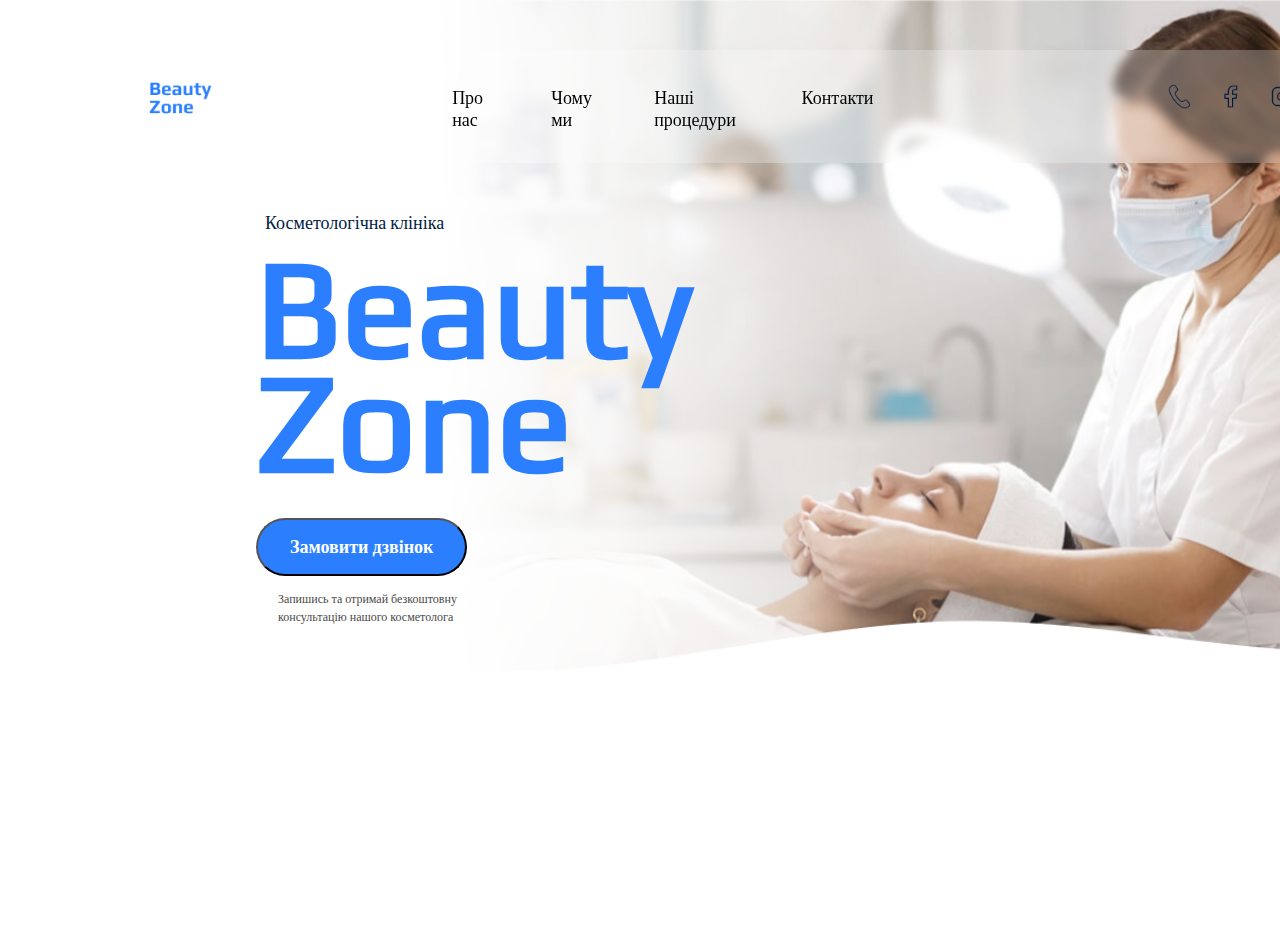
==== index.html @ 8003e361 "homework1" ====
<!DOCTYPE html>
<html lang="uk">
<head>
    <meta charset="UTF-8">
    <meta name="viewport" content="width=device-width, initial-scale=1.0">
    <title>Beaty Zone</title>

    <link rel="stylesheet" href="styles.css">
</head>
<body>
    <div class="main">
    <div class="header">

        <div class="nav">
        <img id="logo" src="img/logo.png" alt="">
        <div class="nav_text">
        <p>Про нас</p>
        <p>Чому ми</p>
        <p>Наші процедури</p>
        <p>Контакти</p>
        </div>
        <img id="icons" src="img/telephone_icon.png" alt="">
        <img id="icons" src="img/facebook_icon.png" alt="">
        <img id="icons" src="img/instagram_icon.png" alt="">
        </div>

    </div>

    
    <div class="center">
        
        <div class="content">
        <p id="par_one">Косметологічна клініка</p>
        <h1>Beauty<br>Zone</h1>
        <button><p>Замовити дзвінок</p></button>
        <p id="par_two">Запишись та отримай безкоштовну<br>консультацію нашого косметолога</p>
        </div>
        <img id="vector" src="img/vector.png" alt="">

    </div>

</div>
</body>
</html>
---- styles.css ----
/* roboto-regular - latin */
@font-face {
    font-display: swap; /* Check https://developer.mozilla.org/en-US/docs/Web/CSS/@font-face/font-display for other options. */
    font-family: 'Roboto';
    font-style: normal;
    font-weight: 400;
    src: url('../fonts/roboto-v30-latin-regular.woff2') format('woff2'); /* Chrome 36+, Opera 23+, Firefox 39+, Safari 12+, iOS 10+ */
  }
/* play-regular - latin */
@font-face {
    font-display: swap; /* Check https://developer.mozilla.org/en-US/docs/Web/CSS/@font-face/font-display for other options. */
    font-family: 'Play';
    font-style: normal;
    font-weight: 400;
    src: url('../fonts/play-v19-latin-regular.woff2') format('woff2'); /* Chrome 36+, Opera 23+, Firefox 39+, Safari 12+, iOS 10+ */
  }

  :root {
    --beauty-landing-2-c-1: #011C44;
    --beauty-landing-22: #2B7FFF;
}

* {
    margin: 0;
    padding: 0;
    box-sizing: border-box;
}
.body {
    margin: 0;
    font-family: 'Roboto' 'Play';
}


.main {
    background-image: url(img/fon.png);
    width: 1469.447px;
    height: 768.934px;
    background-size: cover;
    background-repeat: no-repeat;
    
}
.header{
    background: rgba(255, 255, 255, 0.25);
    backdrop-filter: blur(5px);
    /* background: linear-gradient(89deg, #FFF 30.62%, rgba(255, 255, 255, 0.85) 41.31%, rgba(255, 255, 255, 0.19) 58.65%, rgba(255, 255, 255, 0.00) 72.78%); */
} 


.nav {
    display: inline-flex;
    font-family: 'Play';
    font-size: 18px;
    font-style: normal;
    font-weight: 700;
    line-height: normal;
    padding-top: 32px;
    padding-bottom: 32px;
    margin-left: 99px;
    margin-right: 99px;
}
#logo{
    width: 64px;
    height: 32px;
}

.nav_text {
    display: inline-flex;
    margin-left: 240px;
    margin-right: 240px;
}
.nav p{
    padding-top: 5px;
    margin-right:  54px;
    justify-content: center;
    color: #000000;
    font-family: Roboto;
    font-size: 18px;
    font-weight: 300;
    line-height: normal;
}
.nav p:hover{
    color: var(--beauty-landing-22, #2B7FFF);
}
#icons {
    width: 25px;
    height: 25px;
    margin-right: 26px;
    margin-top: 2px;
}


.center {
    /* background: linear-gradient(89deg, #FFF 30.62%, rgba(255, 255, 255, 0.85) 41.31%, rgba(255, 255, 255, 0.19) 58.65%, rgba(255, 255, 255, 0.00) 72.78%); */
    width: 1469.447px;
    height: 768.934px;
}
#vector {
    margin-top: 45px;
}
.content {
    margin-left: 206px;
    padding-top: 48.52px;
}

.content #par_one {
    font-family: Roboto;
    font-size: 18px;
    font-weight: 400;
    color: var(--beauty-landing-2-c-1, #011C44);
    padding-bottom: 16px;
    padding-left: 9px;
}
.content h1{
    color: var(--beauty-landing-22, #2B7FFF);
    font-family: Play;
    font-size: 140px;
    font-weight: 700;
    line-height: 114px; 
    text-transform: capitalize;
    padding-bottom: 40px;
}
.content button{
    display: flex;
    padding: 16px 32px;
    align-items: flex-start;
    gap: 10px;
    border-radius: 32px;
    background: var(--beauty-landing-22, #2B7FFF);
}
.content button p{
    font-family: Roboto;
    font-size: 18px;
    font-weight: 600;
    color: #FFF;
}
.content #par_two {
    padding-left: 22px;
    color: var(--beauty-landing-2-c-3, #4A4A4A);
    font-family: Roboto;
    font-size: 12px;
    font-weight: 400;
    line-height: 18px; 
    padding-top: 14px;
}

/* Responsive */
@media (max-width: 1350px) {
    .main{
      padding: 50px !important;
    }
    .header {
      width: 100%;
    }
    .header {
      flex-direction: column;
      gap: 15px;
    }
  }
  @media (max-width: 768px) {
    body {
      padding: 20px;
    }
    .header{
      grid-template-columns: auto;
    }
    .main {
      display: none;
    }
  }
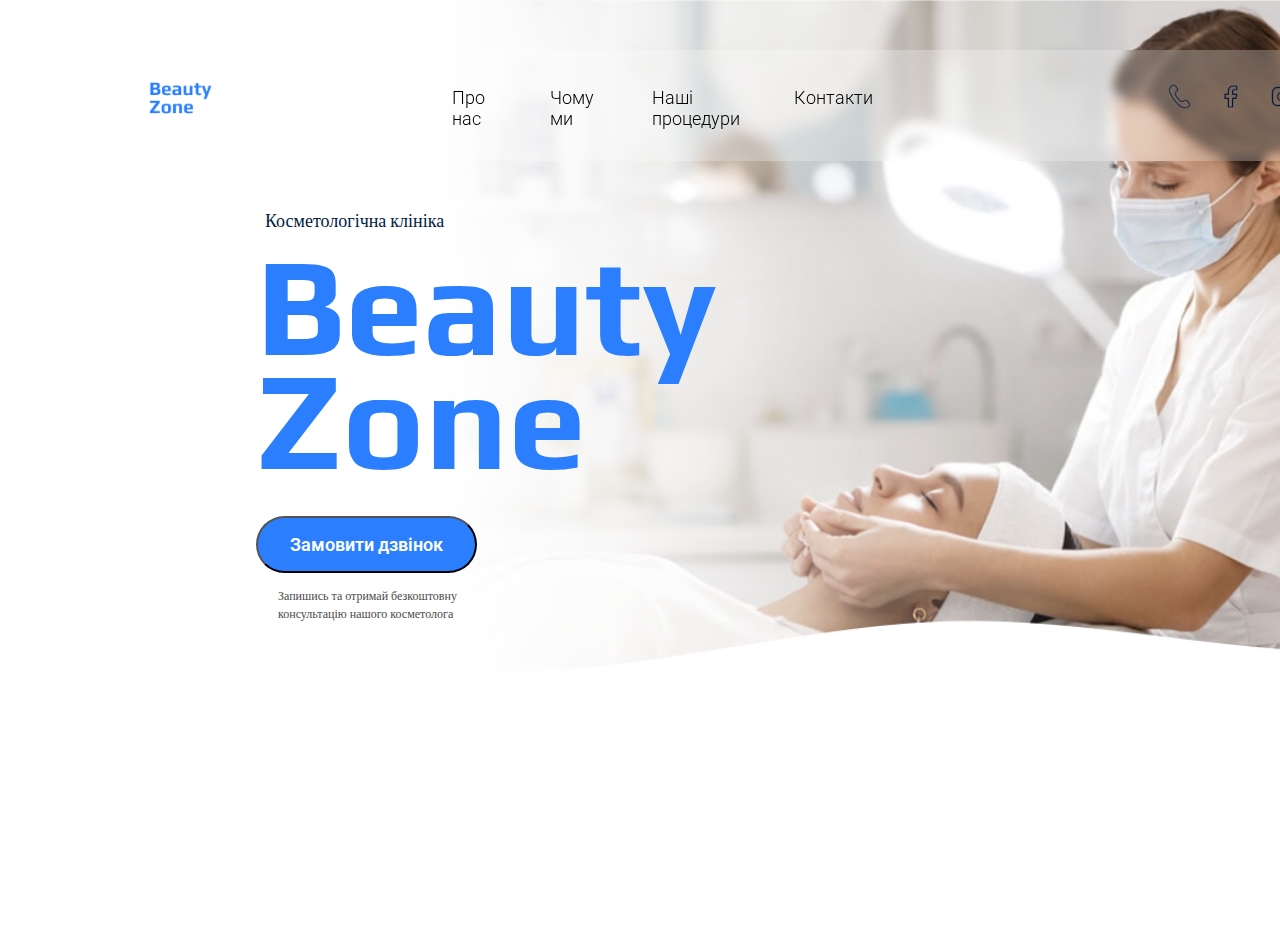
==== commit 6a3f1a03: "solves2" ====
--- a/index.html
+++ b/index.html
@@ -6,6 +6,12 @@
     <title>Beaty Zone</title>
 
     <link rel="stylesheet" href="styles.css">
+
+    <link rel="preconnect" href="https://fonts.googleapis.com">
+    <link rel="preconnect" href="https://fonts.gstatic.com" crossorigin>
+    
+    <link href="https://fonts.googleapis.com/css2?family=Play&family=Roboto:wght@300;400&display=swap" rel="stylesheet">
+
 </head>
 <body>
     <div class="main">
--- a/styles.css
+++ b/styles.css
@@ -1,18 +1,16 @@
-/* roboto-regular - latin */
 @font-face {
-    font-display: swap; /* Check https://developer.mozilla.org/en-US/docs/Web/CSS/@font-face/font-display for other options. */
+    font-display: swap; 
     font-family: 'Roboto';
     font-style: normal;
     font-weight: 400;
-    src: url('../fonts/roboto-v30-latin-regular.woff2') format('woff2'); /* Chrome 36+, Opera 23+, Firefox 39+, Safari 12+, iOS 10+ */
+    src: url('../fonts/roboto-v30-latin-regular.woff2') format('woff2'); 
   }
-/* play-regular - latin */
 @font-face {
-    font-display: swap; /* Check https://developer.mozilla.org/en-US/docs/Web/CSS/@font-face/font-display for other options. */
+    font-display: swap; 
     font-family: 'Play';
     font-style: normal;
     font-weight: 400;
-    src: url('../fonts/play-v19-latin-regular.woff2') format('woff2'); /* Chrome 36+, Opera 23+, Firefox 39+, Safari 12+, iOS 10+ */
+    src: url('../fonts/play-v19-latin-regular.woff2') format('woff2'); 
   }
 
   :root {
@@ -27,7 +25,7 @@
 }
 .body {
     margin: 0;
-    font-family: 'Roboto' 'Play';
+    font-family: 'roboto' 'play';
 }
 
 
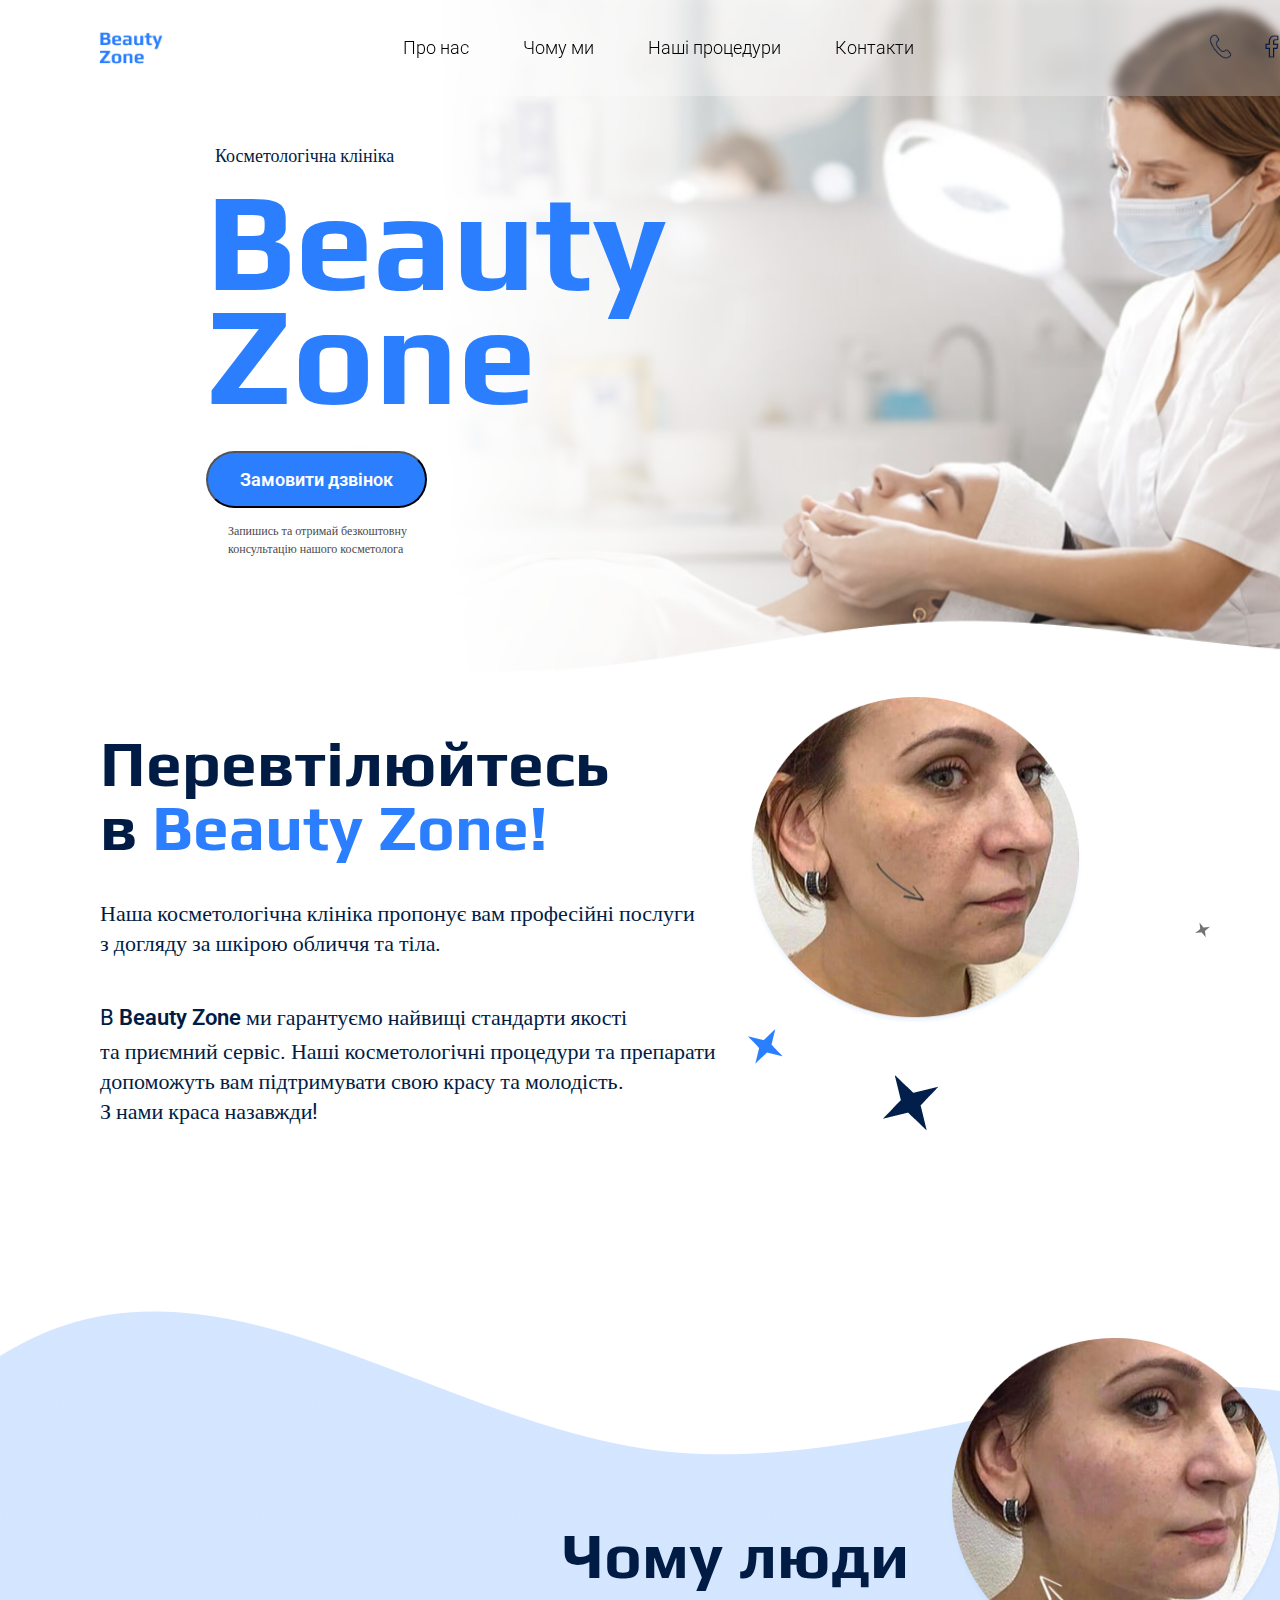
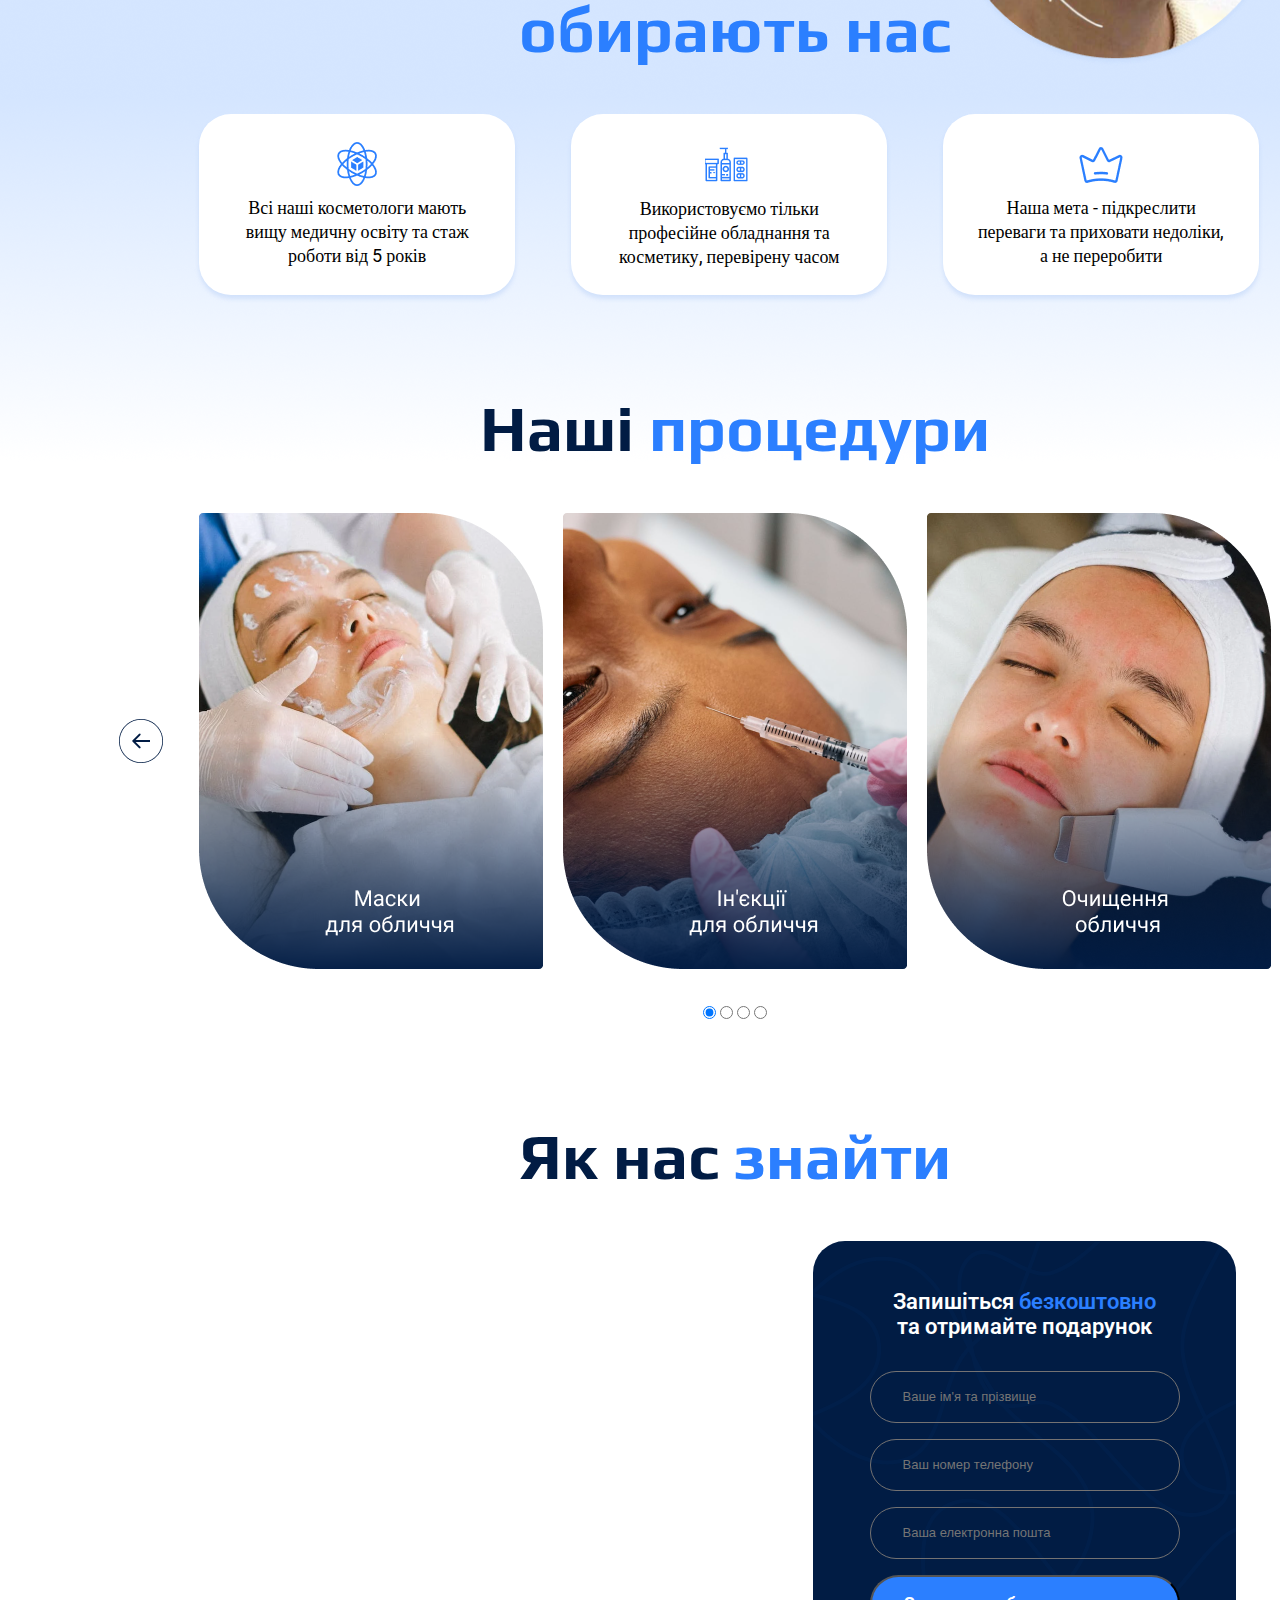
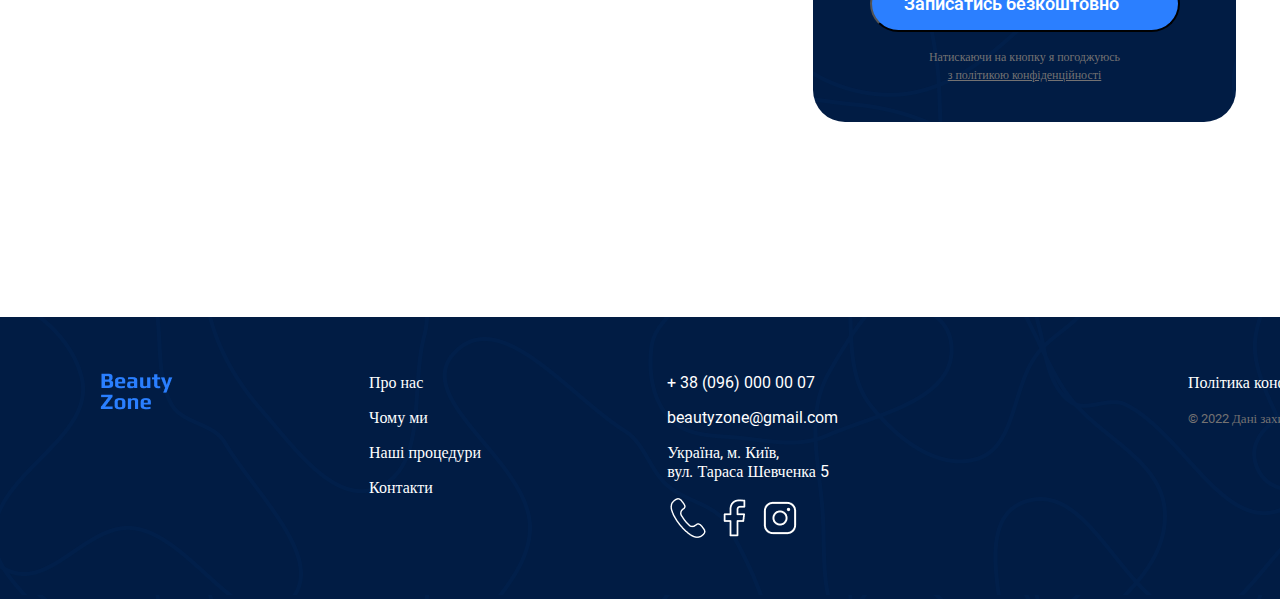
==== commit 3c1ecf5b: "replace" ====
--- a/index.html
+++ b/index.html
@@ -5,6 +5,7 @@
     <meta name="viewport" content="width=device-width, initial-scale=1.0">
     <title>Beaty Zone</title>
 
+    <script src="script.js" defer></script>
     <link rel="stylesheet" href="styles.css">
 
     <link rel="preconnect" href="https://fonts.googleapis.com">
@@ -45,6 +46,157 @@
 
     </div>
 
+
+        <div class="article">
+
+        <div class="art_text">
+        <h1>Перевтілюйтесь<br> в <span>Beauty Zone!</span></h1>
+        <p id="art_p_first">Наша косметологічна клініка пропонує вам професійні послуги<br> 
+            з догляду за шкірою обличчя та тіла. </p>
+        <p id="art_p_two">B <span>Beauty Zone</span> ми гарантуємо найвищі стандарти якості <br>
+            та приємний сервіс. Наші косметологічні процедури та препарати<br>
+            допоможуть вам підтримувати свою красу та молодість.<br>
+            З нами краса назавжди!</p>
+        </div>
+
+        <div class="art_img">
+        <img id="dark-blue_star" src="img/bottom_star.png" alt="dark-star">
+        <img id="face_before" src="img/Mask_group_one.png" alt="face-before">
+        <img id="grey_star" src="img/down_star.png" alt="grey-star">
+        <img id="blue_star" src="img/up_star.png" alt="">
+        <img id="face_after" src="img/Mask_group_two.png" alt="face-after">
+        </div>
+
+       </div>
+
+
+       <div class="not">
+       <div class="aside">
+        <h1>Чому люди<br><span>обирають нас</span></h1>
+
+        <div class="block">
+
+            <div class="block_one">
+                <div class="block_456">
+                    <img src="img/game-icons.png" alt="">
+                    <p>Всі наші косметологи мають вищу медичну освіту 
+                        та стаж роботи від 5 років</p>
+                </div>
+            </div>
+
+            <div class="block_two">
+                <div class="block_457">
+                    <img src="img/medicinecosmeticsbottle.png" alt="">
+                    <p>Використовуємо тільки професійне обладнання
+                       та косметику, перевірену часом</p>
+                </div>
+            </div>
+
+            <div class="block_three">
+                <div class="block_458">
+                    <img src="img/crown-light.png" alt="">
+                    <p>Наша мета - підкреслити переваги 
+                       та приховати недоліки, а не переробити</p>
+                </div>
+            </div>
+
+        </div>
+
+       </div>
+    
+
+    <div class="main_two">
+        <h1>Наші <span>процедури</span></h1>
+
+        <div class="slider">
+            
+        <img class="arrow_one" src="img/Arrow1.png" alt="">
+        <img class="slider_img_one" src="img/slider_one.png" alt="">
+        <img class="slider_img_two" src="img/slider_two.png" alt="">
+        <img src="img/slider_three.png" alt="">
+        <img class="arrow_two" src="img/Arrow2.png" alt="">
+        </div>
+
+        <div id="slider_radio">
+            <input type="radio" name="slider" id="slide1" checked>
+            <input type="radio" name="slider" id="slide2">
+            <input type="radio" name="slider" id="slide3">
+            <input type="radio" name="slider" id="slide4">
+        </div>
+    </div>
+
 </div>
+
+
+<div class="location_reg">
+    <h1>Як нас <span>знайти</span></h1>
+
+    <div class="location_reg-content">
+        <div class="location">
+            <iframe class="location_map" src="https://www.google.com/maps/embed?pb=!1m18!1m12!1m3!1d2540.9325719461135!2d30.517166789410403!3d50.44235659999998!2m3!1f0!2f0!3f0!3m2!1i1024!2i768!4f13.1!3m3!1m2!1s0x40d4cef8b5f6338d%3A0x25c7f06ad686451c!2z0LHRg9C7LiDQotCw0YDQsNGB0LAg0KjQtdCy0YfQtdC90LrQviwgNSwg0JrQuNC10LIsIDAyMDAw!5e0!3m2!1sru!2sua!4v1694775369630!5m2!1sru!2sua" width="600" height="450" style="border:0;" allowfullscreen="" loading="lazy" referrerpolicy="no-referrer-when-downgrade"></iframe>
+        </div>
+
+        <div class="register_form">
+            <div class="register">
+                <h1>Запишіться <span>безкоштовно</span>
+                   <br> та отримайте подарунок</h1>
+
+                <form>
+                <input type="name" id="name" name="name" placeholder="Ваше ім'я та прізвище">
+                <input type="phone-number" id="phone-number" name="phone-number" placeholder="Ваш номер телефону">
+                <input type="email" id="email" name="email" placeholder="Ваша електронна пошта">
+                <button>Записатись безкоштовно</button>
+                <p>Натискаючи на кнопку я погоджуюсь <br><span>з політикою конфіденційності</span></p>
+                </form>
+                
+            </div>
+        </div>
+
+    </div>
+
+</div>
+
+
+<div class="footer">
+
+    <div class="logo">
+        <img src="img/logo.png" alt="">
+    </div>
+
+    <div class="about_us">
+        <ul>
+            <li>Про нас</li>
+            <li>Чому ми</li>
+            <li>Наші процедури</li>
+            <li>Контакти</li>
+        </ul>
+    </div>
+
+    <div class="info">
+        <ul>
+            <li>+ 38 (096) 000 00 07</li>
+            <li>beautyzone@gmail.com</li>
+            <li>Україна, м. Київ,<br>
+                вул. Тараса Шевченка 5</li>
+            <li>
+                <img src="img/telephone-white.png" alt="">
+                <img src="img/facebook-white.png" alt="">
+                <img src="img/instagram-white.png" alt="">
+            </li>
+        </ul>
+    </div>
+
+    <div class="confidenc">
+        <ul>
+            <li>Політика конфіденційності</li>
+            <li><span>© 2022 Дані захищені</span></li>
+            <img class="conf-img" src="img/Photo-products.png" alt="">
+        </ul>
+    </div>
+
+
+</div>
+
+
 </body>
 </html>--- a/styles.css
+++ b/styles.css
@@ -16,6 +16,8 @@
   :root {
     --beauty-landing-2-c-1: #011C44;
     --beauty-landing-22: #2B7FFF;
+    --beauty-landing-2-background: #FFF;
+    --beauty-landing-25: #747272;
 }
 
 * {
@@ -90,7 +92,7 @@
 .center {
     /* background: linear-gradient(89deg, #FFF 30.62%, rgba(255, 255, 255, 0.85) 41.31%, rgba(255, 255, 255, 0.19) 58.65%, rgba(255, 255, 255, 0.00) 72.78%); */
     width: 1469.447px;
-    height: 768.934px;
+    height: 600.934px;
 }
 #vector {
     margin-top: 45px;
@@ -141,27 +143,440 @@
     padding-top: 14px;
 }
 
-/* Responsive */
-@media (max-width: 1350px) {
-    .main{
-      padding: 50px !important;
+
+.article {
+    display:flex;
+    margin-left: 100px;
+}
+
+.art_text {
+    display: inline-flex;
+    flex-direction: column;
+    align-items: flex-start;
+    gap: 40px;
+    margin-top: 34px;
+}
+.art_text h1 {
+    color: var(--beauty-landing-2-c-1, #011C44);
+    font-family: Play;
+    font-size: 64px;
+    font-weight: 700;
+    line-height: 1;
+}
+.art_text span{
+    color: var(--beauty-landing-22, #2B7FFF);
+    font-family: Play;
+    font-size: 64px;
+}
+
+#art_p_first {
+    color: var(--beauty-landing-2-c-1, #011C44);
+    font-family: Roboto;
+    font-size: 22px;
+    font-weight: 400;
+    line-height: 30px;
+}
+#art_p_two {
+    color: var(--beauty-landing-2-c-1, #011C44);
+    font-family: Roboto;
+    font-size: 22px;
+    font-weight: 400;
+    line-height: 30px;
+}
+#art_p_two span{
+    color: var(--beauty-landing-2-c-1, #011C44);
+    font-family: Roboto;
+    font-size: 22px;
+    font-weight: 600;
+    line-height: 38px;
+    text-transform: capitalize;
+}
+
+.art_img {
+    display: inline-flexbox;
+    width: 499px;
+    height: 695px;
+    margin-left: 32px;
+    position: relative;
+}
+
+#face_before {
+    width: 335px;
+    height: 328px;
+}
+#face_after {
+    width: 335px;
+    height: 328px;
+    margin-left: 200px;
+}
+#blue_star {
+    padding-bottom: 30vh;
+}
+#grey_star {
+    padding-left: 12vh;
+    padding-bottom: 86.58px;
+}
+#dark-blue_star {
+    position: absolute;
+    margin-top: 42vh;
+    margin-left: 15vh;
+}
+
+
+.not {
+    background-image: url(img/background_blue.png);
+    margin-top: -9vh;
+}
+.aside {
+    text-align: center;
+    padding-top: 23vh;
+    margin-bottom: 96px;
+}
+.aside h1{
+    color: var(--beauty-landing-2-c-1, #011C44);
+    text-align: center;
+    font-family: Play;
+    font-size: 64px;
+    font-weight: 700;
+    line-height: normal;
+    padding-bottom: 48px;
+}
+.aside h1 span{
+    color: var(--beauty-landing-22, #2B7FFF);
+    background: no-repeat;
+    font-size: 64px;
+    font-weight: 700;
+    line-height: normal;
+}
+
+
+.block {
+    display: inline-flex;
+    margin-left: 45px;
+}
+
+.block_one {
+    display: flex;
+    height: 181px;
+    width: 316px;
+    padding: 24px 32px;
+    margin-right: 56px;
+    justify-content: center;
+    align-items: center;
+    border-radius: 32px;
+    background: #FFF;
+    box-shadow: 0px 4px 4px 0px rgba(168, 198, 245, 0.38);
+}
+.block_456 {
+    display: flex;
+    flex-direction: column;
+    justify-content: flex-end;
+    align-items: center;
+    gap: 8px;
+}
+.block_456 p{
+    color: #000;
+    text-align: center;
+    font-family: Roboto;
+    font-size: 18px;
+    font-weight: 400;
+    line-height: 24px; 
+}
+
+
+.block_two {
+    display: flex;
+    height: 181px;
+    width: 316px;
+    padding: 24px 32px;
+    margin-right: 56px;
+    justify-content: center;
+    align-items: center;
+    border-radius: 32px;
+    background: #FFF;
+    box-shadow: 0px 4px 4px 0px rgba(168, 198, 245, 0.38);
+}
+.block_457 {
+    display: flex;
+    flex-direction: column;
+    justify-content: flex-end;
+    align-items: center;
+    gap: 8px;
+}
+.block_457 p{
+    color: #000;
+    text-align: center;
+    font-family: Roboto;
+    font-size: 18px;
+    font-weight: 400;
+    line-height: 24px; 
+}
+
+
+.block_three {
+    display: flex;
+    height: 181px;
+    width: 316px;
+    padding: 24px 32px;
+    margin-right: 56px;
+    justify-content: center;
+    align-items: center;
+    border-radius: 32px;
+    background: #FFF;
+    box-shadow: 0px 4px 4px 0px rgba(168, 198, 245, 0.38);
+}
+.block_458 {
+    display: flex;
+    flex-direction: column;
+    justify-content: flex-end;
+    align-items: center;
+    gap: 8px;
+}
+.block_458 p{
+    color: #000;
+    text-align: center;
+    font-family: Roboto;
+    font-size: 18px;
+    font-weight: 400;
+    line-height: 24px; 
+}
+
+.main_two {
+    align-items: center;
+    justify-content: center;
+    margin-bottom: 96px;
+}
+.main_two h1{
+    color: var(--beauty-landing-2-c-1, #011C44);
+    justify-content: center;
+    font-family: Play;
+    font-size: 64px;
+    font-style: normal;
+    font-weight: 700;
+    line-height: normal;
+    text-align: center;
+    margin-bottom: 48px;
+}
+.main_two span{
+    color: var(--beauty-landing-22, #2B7FFF);
+    font-family: Play;
+    font-size: 64px;
+    font-weight: 700;
+    line-height: normal;
+}
+
+
+.slider {
+    text-align: center;
+    margin-bottom: 32px;
+}
+
+.slider_img_one{
+    padding-right: 16px;
+}
+.slider_img_two{
+    padding-right: 16px;
+}
+
+.arrow_one{
+    margin-bottom: 206px;
+    margin-right: 32px;
+}
+.arrow_two{
+    margin-bottom: 206px;
+    margin-left: 32px;
+}
+#slider_radio {
+    text-align: center;
+}
+
+
+.location_reg {
+    margin-bottom: 95.43px;
+}
+
+.location_reg h1{
+    text-align: center;
+    color: var(--beauty-landing-2-c-1, #011C44);
+    text-align: center;
+    font-family: Play;
+    font-size: 64px;
+    font-weight: 700;
+    line-height: normal;
+    margin-bottom: 48px;
+}
+.location_reg h1 span{
+    color: var(--beauty-landing-22, #2B7FFF);
+    font-family: Play;
+    font-size: 64px;
+    font-weight: 700;
+    line-height: normal;
+}
+
+
+.location_reg-content {
+    display: inline-flex;
+    margin-bottom: 95.43px;
+}
+.location {
+    margin-right: 32px;
+}
+.location_map {
+    width: 605px;
+    height: 481px;
+    border-radius: 32px;
+    margin-left: 176px;
+}
+
+.register_form {
+    border-radius: 32px;
+    background-color: var(--beauty-landing-2-c-1, #011C44);
+    background-image: url(img/background_blue-block.png);
+    width: 423px;
+    height: 481px;
+    flex-shrink: 0;
+}
+.register {
+    text-align: center;
+}
+
+.register h1{
+    color: var(--beauty-landing-2-background, #FFF);
+    text-align: center;
+    font-family: Roboto;
+    font-size: 22px;
+    font-weight: 600;
+    line-height: normal;
+    padding-top: 48px;
+    margin-bottom: 32px;
+}
+.register h1 span{
+    color: var(--beauty-landing-22, #2B7FFF);
+    font-family: Roboto;
+    font-size: 22px;
+    font-weight: 600;
+    line-height: normal;
+}
+.register form {
+    display: grid;
+    justify-content: center;
+    gap: 16px;
+    
+}
+.register input {
+    width: 310px;
+    height: 52px;
+    border-radius: 32px;
+    border: 1px solid #747272;
+    outline: none;
+    padding: 0 2rem;
+    font-size: 13px;
+    background-color: unset;
+    flex-shrink: 0;
+    color: #FFF;
+}
+
+.register button {
+    display: flex;
+    padding: 16px 32px;
+    align-items: flex-start;
+    gap: 10px;
+    border-radius: 32px;
+    background: var(--beauty-landing-22, #2B7FFF);
+    color: var(--beauty-landing-2-background, #FFF);
+    font-family: Roboto;
+    font-size: 18px;
+    font-weight: 600;
+    line-height: normal;
+}
+
+.register form p{
+    color: var(--beauty-landing-25, #747272);
+    text-align: center;
+    font-family: Roboto;
+    font-size: 12px;
+    font-weight: 400;
+    line-height: 18px; 
+}
+.register form span{
+    color: var(--beauty-landing-25, #747272);
+    font-family: Roboto;
+    font-size: 12px;
+    font-weight: 400;
+    line-height: 18px;
+    text-decoration-line: underline;
+}
+
+
+.footer {
+    display: flex;
+    background-color: var(--beauty-landing-2-c-1);
+    color: var(--beauty-landing-2-background);
+    background-image: url(img/background-footer.png);
+    font-family: Roboto;
+    gap: 186px;
+}
+
+.footer ul{
+    text-decoration: none;
+    list-style: none;
+}
+.footer ul li{
+    text-decoration: none;
+    /* padding-top: 16px; */
+    cursor: pointer;
+    font-size: 16px;
+}
+
+.logo {
+    margin-top: 56px;
+    width: 83px;
+    height: 42px;
+    margin-left: 100px;
+}
+.about_us {
+    margin-top: 56px;
+    margin-bottom: 40px;
+}
+.about_us li{
+    padding-bottom: 16px;
+}
+
+.info {
+    margin-top: 56px;
+    margin-bottom: 40px;
+}
+.info li {
+    padding-bottom: 16px;
+}
+
+.confidenc {
+    margin-top: 56px;
+    margin-bottom: 40px;
+    position: absolute;
+    margin-left: 132vh;
+}
+.confidenc li {
+    padding-bottom: 16px; 
+}
+.confidenc span {
+    color: var(--beauty-landing-25, #747272);
+    font-size: 13px;
+}
+.conf-img {
+    position: relative;
+    padding-top: 4px;
+    padding-left: 15vh;
+}
+
+
+  @media screen and (max-width: 900px) {
+    .carousel img{
+      width: calc(100% / 2);
     }
-    .header {
+  }
+  @media screen and (max-width: 550px) {
+    .carousel img{
       width: 100%;
     }
-    .header {
-      flex-direction: column;
-      gap: 15px;
-    }
   }
-  @media (max-width: 768px) {
-    body {
-      padding: 20px;
-    }
-    .header{
-      grid-template-columns: auto;
-    }
-    .main {
-      display: none;
-    }
-  }